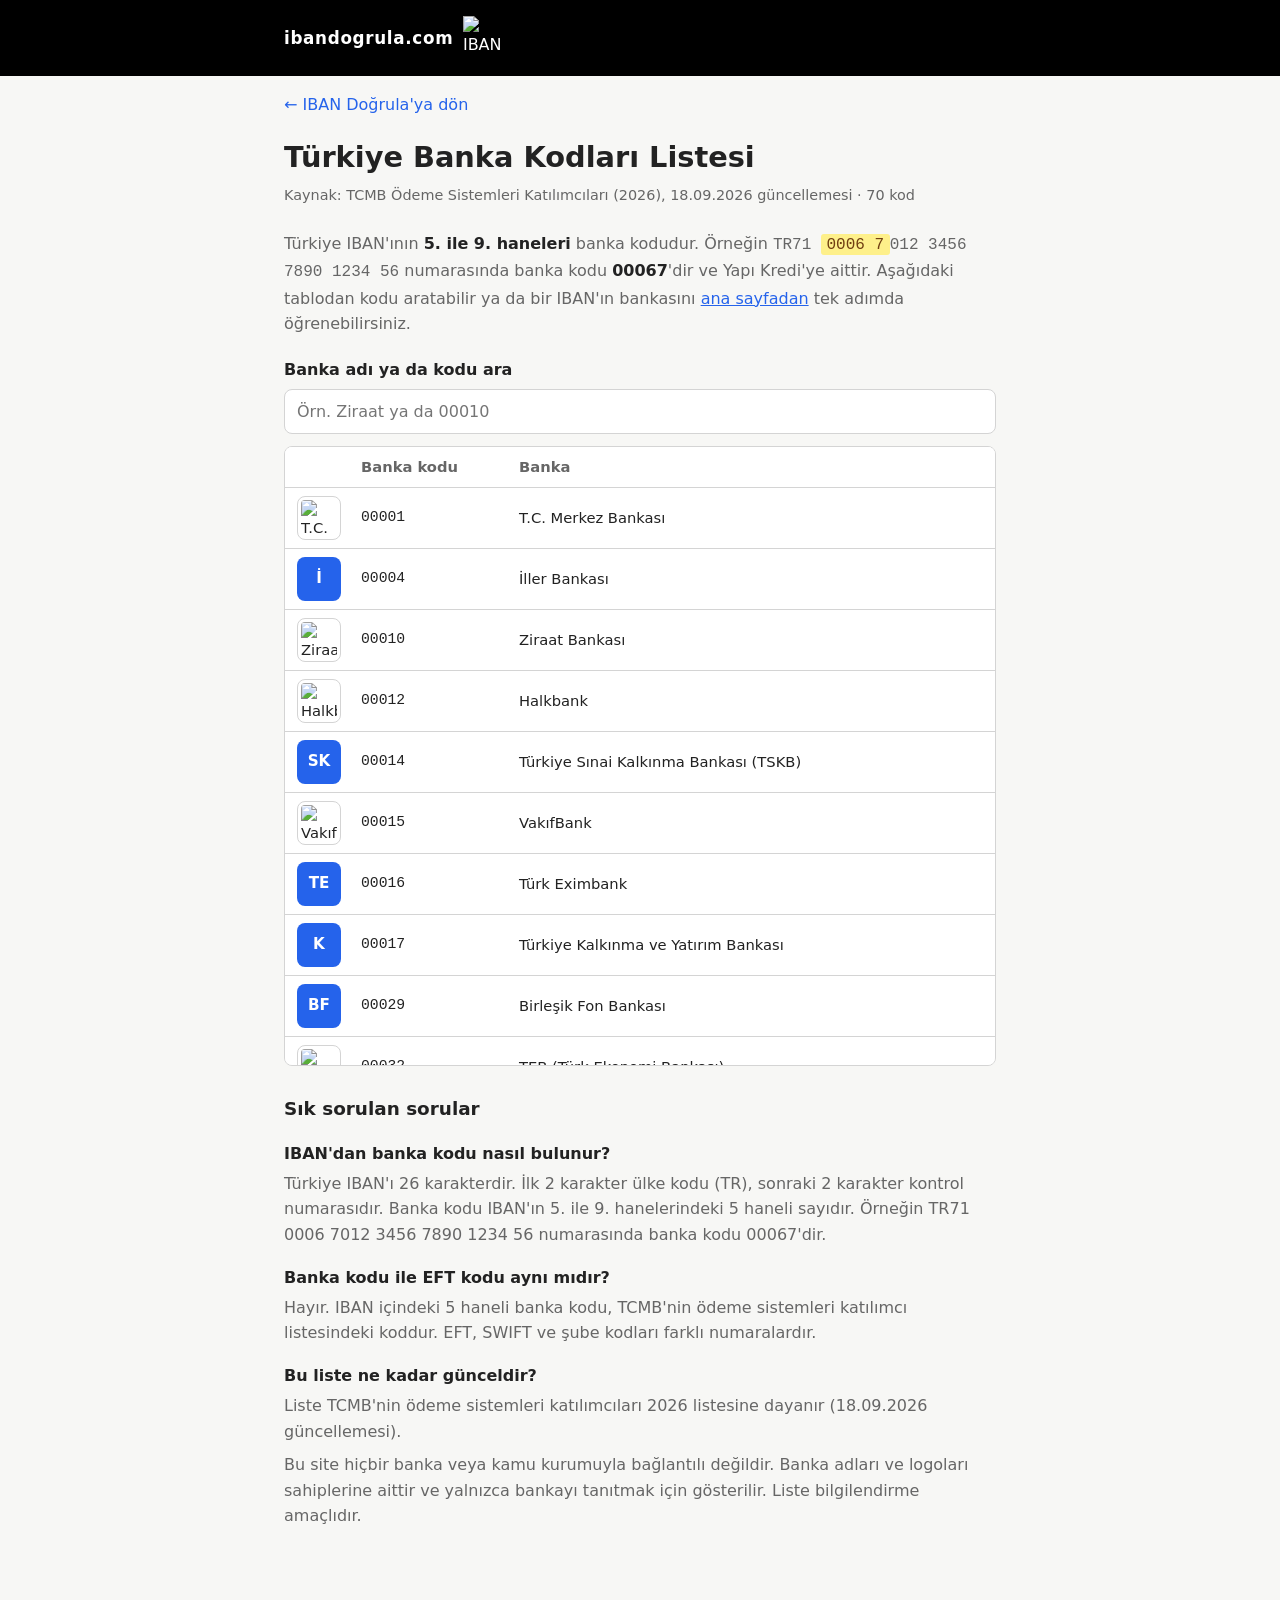
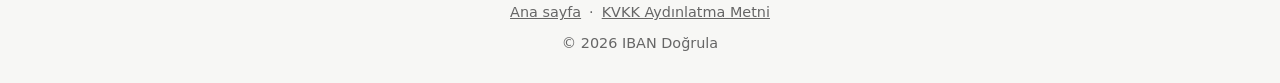
==== banka-kodlari.html @ 891870c4 "Excel/CSV dosyasından toplu kontrol, banka kodları sayfası ve yeni paylaşım görseli ekle - Toplu sek" ====
<!DOCTYPE html>
<html lang="tr">
<head>
  <meta charset="UTF-8">
  <meta name="viewport" content="width=device-width, initial-scale=1.0">
  <!-- Güvenlik: yalnızca bu sitenin dosyaları ve Cloudflare sayacı çalışabilir -->
  <meta http-equiv="Content-Security-Policy" content="default-src 'self'; script-src 'self' https://static.cloudflareinsights.com; style-src 'self'; img-src 'self' data:; connect-src 'self' https://cloudflareinsights.com; object-src 'none'; base-uri 'self'; form-action 'self'">
  <meta name="referrer" content="strict-origin-when-cross-origin">
  <title>Türkiye Banka Kodları Listesi (IBAN Banka Kodu) – IBAN Doğrula</title>
  <meta name="description" content="Türkiye'deki 70 bankanın IBAN banka kodları: Ziraat, Halkbank, İş Bankası, Garanti BBVA, Akbank, Yapı Kredi ve diğerleri. IBAN'ın 5.–9. hanelerindeki kod hangi bankaya ait, hemen bulun.">
  <link rel="canonical" href="https://r3han1253.github.io/TRIBAN-KONTROL/banka-kodlari.html">
  <link rel="icon" type="image/png" href="logo.png">
  <link rel="apple-touch-icon" href="logo.png">
  <meta name="theme-color" content="#2563eb">

  <meta property="og:type" content="website">
  <meta property="og:locale" content="tr_TR">
  <meta property="og:site_name" content="IBAN Doğrula">
  <meta property="og:title" content="Türkiye Banka Kodları Listesi (IBAN Banka Kodu)">
  <meta property="og:description" content="IBAN'ın 5.–9. hanelerindeki banka kodu hangi bankaya ait? Tüm Türkiye banka kodları tek tabloda.">
  <meta property="og:url" content="https://r3han1253.github.io/TRIBAN-KONTROL/banka-kodlari.html">
  <meta property="og:image" content="https://r3han1253.github.io/TRIBAN-KONTROL/og-gorsel.png">
  <meta property="og:image:type" content="image/png">
  <meta property="og:image:width" content="1200">
  <meta property="og:image:height" content="630">
  <meta property="og:image:alt" content="IBAN Doğrula: Türkiye banka kodları listesi">
  <meta name="twitter:card" content="summary_large_image">
  <meta name="twitter:image" content="https://r3han1253.github.io/TRIBAN-KONTROL/og-gorsel.png">

  <script type="application/ld+json">
{
  "@context": "https://schema.org",
  "@graph": [
    {
      "@type": "BreadcrumbList",
      "itemListElement": [
        {
          "@type": "ListItem",
          "position": 1,
          "name": "IBAN Doğrula",
          "item": "https://r3han1253.github.io/TRIBAN-KONTROL/"
        },
        {
          "@type": "ListItem",
          "position": 2,
          "name": "Türkiye banka kodları",
          "item": "https://r3han1253.github.io/TRIBAN-KONTROL/banka-kodlari.html"
        }
      ]
    },
    {
      "@type": "FAQPage",
      "mainEntity": [
        {
          "@type": "Question",
          "name": "IBAN'dan banka kodu nasıl bulunur?",
          "acceptedAnswer": {
            "@type": "Answer",
            "text": "Türkiye IBAN'ı 26 karakterdir. İlk 2 karakter ülke kodu (TR), sonraki 2 karakter kontrol numarasıdır. Banka kodu IBAN'ın 5. ile 9. hanelerindeki 5 haneli sayıdır. Örneğin TR71 0006 7012 3456 7890 1234 56 numarasında banka kodu 00067'dir."
          }
        },
        {
          "@type": "Question",
          "name": "Banka kodu ile EFT kodu aynı mıdır?",
          "acceptedAnswer": {
            "@type": "Answer",
            "text": "Hayır. IBAN içindeki 5 haneli banka kodu, TCMB'nin ödeme sistemleri katılımcı listesindeki koddur. EFT, SWIFT ve şube kodları farklı numaralardır."
          }
        },
        {
          "@type": "Question",
          "name": "Bu liste ne kadar günceldir?",
          "acceptedAnswer": {
            "@type": "Answer",
            "text": "Liste TCMB'nin ödeme sistemleri katılımcıları 2026 listesine dayanır (18.09.2026 güncellemesi)."
          }
        }
      ]
    }
  ]
}
  </script>
  <script src="tema.js?v=20261120d"></script>
  <link rel="stylesheet" href="style.css?v=20261122c">
</head>
<body>
  <header>
    <a href="./" class="logo"><span class="site-adi">ibandogrula.com</span><img src="logo.png" alt="IBAN Doğrula ana sayfa" width="56" height="56"></a>
  </header>

  <main>
    <article class="yasal">
      <a href="./" class="geri">← IBAN Doğrula'ya dön</a>
      <h1>Türkiye Banka Kodları Listesi</h1>
      <p class="tarih">Kaynak: TCMB Ödeme Sistemleri Katılımcıları (2026), 18.09.2026 güncellemesi · 70 kod</p>

      <p>Türkiye IBAN'ının <strong>5. ile 9. haneleri</strong> banka kodudur. Örneğin <code>TR71 <mark>0006 7</mark>012 3456 7890 1234 56</code> numarasında banka kodu <strong>00067</strong>'dir ve Yapı Kredi'ye aittir. Aşağıdaki tablodan kodu aratabilir ya da bir IBAN'ın bankasını <a href="./">ana sayfadan</a> tek adımda öğrenebilirsiniz.</p>

      <div class="ara-kutu">
        <label for="banka-ara">Banka adı ya da kodu ara</label>
        <input id="banka-ara" type="search" autocomplete="off" spellcheck="false" placeholder="Örn. Ziraat ya da 00010">
      </div>
      <p id="ara-sonuc" class="hint" role="status" aria-live="polite" hidden></p>

      <div class="tablo-kap tablo-uzun">
        <table class="kod-tablo">
          <thead><tr><th><span class="gizli">Logo</span></th><th>Banka kodu</th><th>Banka</th></tr></thead>
          <tbody id="banka-govde">
          <tr data-ara="00001 t.c. merkez bankası"><td class="logo-hucre"><img src="logolar/00001.png" alt="T.C. Merkez Bankası logosu" width="44" height="44" loading="lazy"></td><td class="mono">00001</td><td>T.C. Merkez Bankası</td></tr>
          <tr data-ara="00004 iller bankası"><td class="logo-hucre"><span class="rozet-kucuk" aria-hidden="true">İ</span></td><td class="mono">00004</td><td>İller Bankası</td></tr>
          <tr data-ara="00010 ziraat bankası"><td class="logo-hucre"><img src="logolar/00010.png" alt="Ziraat Bankası logosu" width="44" height="44" loading="lazy"></td><td class="mono">00010</td><td>Ziraat Bankası</td></tr>
          <tr data-ara="00012 halkbank"><td class="logo-hucre"><img src="logolar/00012.png" alt="Halkbank logosu" width="44" height="44" loading="lazy"></td><td class="mono">00012</td><td>Halkbank</td></tr>
          <tr data-ara="00014 türkiye sınai kalkınma bankası (tskb)"><td class="logo-hucre"><span class="rozet-kucuk" aria-hidden="true">SK</span></td><td class="mono">00014</td><td>Türkiye Sınai Kalkınma Bankası (TSKB)</td></tr>
          <tr data-ara="00015 vakıfbank"><td class="logo-hucre"><img src="logolar/00015.png" alt="VakıfBank logosu" width="44" height="44" loading="lazy"></td><td class="mono">00015</td><td>VakıfBank</td></tr>
          <tr data-ara="00016 türk eximbank"><td class="logo-hucre"><span class="rozet-kucuk" aria-hidden="true">TE</span></td><td class="mono">00016</td><td>Türk Eximbank</td></tr>
          <tr data-ara="00017 türkiye kalkınma ve yatırım bankası"><td class="logo-hucre"><span class="rozet-kucuk" aria-hidden="true">K</span></td><td class="mono">00017</td><td>Türkiye Kalkınma ve Yatırım Bankası</td></tr>
          <tr data-ara="00029 birleşik fon bankası"><td class="logo-hucre"><span class="rozet-kucuk" aria-hidden="true">BF</span></td><td class="mono">00029</td><td>Birleşik Fon Bankası</td></tr>
          <tr data-ara="00032 teb (türk ekonomi bankası)"><td class="logo-hucre"><img src="logolar/00032.png" alt="TEB (Türk Ekonomi Bankası) logosu" width="44" height="44" loading="lazy"></td><td class="mono">00032</td><td>TEB (Türk Ekonomi Bankası)</td></tr>
          <tr data-ara="00046 akbank"><td class="logo-hucre"><img src="logolar/00046.png" alt="Akbank logosu" width="44" height="44" loading="lazy"></td><td class="mono">00046</td><td>Akbank</td></tr>
          <tr data-ara="00059 şekerbank"><td class="logo-hucre"><img src="logolar/00059.png" alt="Şekerbank logosu" width="44" height="44" loading="lazy"></td><td class="mono">00059</td><td>Şekerbank</td></tr>
          <tr data-ara="00060 türk ticaret bankası"><td class="logo-hucre"><span class="rozet-kucuk" aria-hidden="true">TT</span></td><td class="mono">00060</td><td>Türk Ticaret Bankası</td></tr>
          <tr data-ara="00062 garanti bbva"><td class="logo-hucre"><img src="logolar/00062.png" alt="Garanti BBVA logosu" width="44" height="44" loading="lazy"></td><td class="mono">00062</td><td>Garanti BBVA</td></tr>
          <tr data-ara="00064 türkiye iş bankası"><td class="logo-hucre"><img src="logolar/00064.png" alt="Türkiye İş Bankası logosu" width="44" height="44" loading="lazy"></td><td class="mono">00064</td><td>Türkiye İş Bankası</td></tr>
          <tr data-ara="00067 yapı kredi"><td class="logo-hucre"><img src="logolar/00067.png" alt="Yapı Kredi logosu" width="44" height="44" loading="lazy"></td><td class="mono">00067</td><td>Yapı Kredi</td></tr>
          <tr data-ara="00091 arap türk bankası"><td class="logo-hucre"><span class="rozet-kucuk" aria-hidden="true">AT</span></td><td class="mono">00091</td><td>Arap Türk Bankası</td></tr>
          <tr data-ara="00092 citibank"><td class="logo-hucre"><img src="logolar/00092.png" alt="Citibank logosu" width="44" height="44" loading="lazy"></td><td class="mono">00092</td><td>Citibank</td></tr>
          <tr data-ara="00096 freedom bank"><td class="logo-hucre"><span class="rozet-kucuk" aria-hidden="true">F</span></td><td class="mono">00096</td><td>Freedom Bank</td></tr>
          <tr data-ara="00098 jpmorgan chase bank"><td class="logo-hucre"><span class="rozet-kucuk" aria-hidden="true">JC</span></td><td class="mono">00098</td><td>JPMorgan Chase Bank</td></tr>
          <tr data-ara="00099 ıng bank"><td class="logo-hucre"><img src="logolar/00099.png" alt="ING Bank logosu" width="44" height="44" loading="lazy"></td><td class="mono">00099</td><td>ING Bank</td></tr>
          <tr data-ara="00103 fibabanka"><td class="logo-hucre"><img src="logolar/00103.png" alt="Fibabanka logosu" width="44" height="44" loading="lazy"></td><td class="mono">00103</td><td>Fibabanka</td></tr>
          <tr data-ara="00108 turkland bank"><td class="logo-hucre"><span class="rozet-kucuk" aria-hidden="true">T</span></td><td class="mono">00108</td><td>Turkland Bank</td></tr>
          <tr data-ara="00109 ıcbc turkey bank"><td class="logo-hucre"><img src="logolar/00109.png" alt="ICBC Turkey Bank logosu" width="44" height="44" loading="lazy"></td><td class="mono">00109</td><td>ICBC Turkey Bank</td></tr>
          <tr data-ara="00111 qnb finansbank"><td class="logo-hucre"><img src="logolar/00111.png" alt="QNB Finansbank logosu" width="44" height="44" loading="lazy"></td><td class="mono">00111</td><td>QNB Finansbank</td></tr>
          <tr data-ara="00115 deutsche bank"><td class="logo-hucre"><img src="logolar/00115.png" alt="Deutsche Bank logosu" width="44" height="44" loading="lazy"></td><td class="mono">00115</td><td>Deutsche Bank</td></tr>
          <tr data-ara="00116 pasha yatırım bank"><td class="logo-hucre"><span class="rozet-kucuk" aria-hidden="true">P</span></td><td class="mono">00116</td><td>Pasha Yatırım Bank</td></tr>
          <tr data-ara="00121 standard chartered yatırım bankası"><td class="logo-hucre"><span class="rozet-kucuk" aria-hidden="true">SC</span></td><td class="mono">00121</td><td>Standard Chartered Yatırım Bankası</td></tr>
          <tr data-ara="00122 société générale"><td class="logo-hucre"><span class="rozet-kucuk" aria-hidden="true">SG</span></td><td class="mono">00122</td><td>Société Générale</td></tr>
          <tr data-ara="00123 hsbc bank"><td class="logo-hucre"><img src="logolar/00123.png" alt="HSBC Bank logosu" width="44" height="44" loading="lazy"></td><td class="mono">00123</td><td>HSBC Bank</td></tr>
          <tr data-ara="00124 alternatifbank"><td class="logo-hucre"><img src="logolar/00124.png" alt="Alternatifbank logosu" width="44" height="44" loading="lazy"></td><td class="mono">00124</td><td>Alternatifbank</td></tr>
          <tr data-ara="00125 burgan bank"><td class="logo-hucre"><img src="logolar/00125.png" alt="Burgan Bank logosu" width="44" height="44" loading="lazy"></td><td class="mono">00125</td><td>Burgan Bank</td></tr>
          <tr data-ara="00129 bank of america yatırım bank"><td class="logo-hucre"><span class="rozet-kucuk" aria-hidden="true">OA</span></td><td class="mono">00129</td><td>Bank of America Yatırım Bank</td></tr>
          <tr data-ara="00132 takasbank (istanbul takas ve saklama bankası)"><td class="logo-hucre"><span class="rozet-kucuk" aria-hidden="true">T</span></td><td class="mono">00132</td><td>Takasbank (İstanbul Takas ve Saklama Bankası)</td></tr>
          <tr data-ara="00134 denizbank"><td class="logo-hucre"><img src="logolar/00134.png" alt="DenizBank logosu" width="44" height="44" loading="lazy"></td><td class="mono">00134</td><td>DenizBank</td></tr>
          <tr data-ara="00135 anadolubank"><td class="logo-hucre"><img src="logolar/00135.png" alt="Anadolubank logosu" width="44" height="44" loading="lazy"></td><td class="mono">00135</td><td>Anadolubank</td></tr>
          <tr data-ara="00137 hepsi bank"><td class="logo-hucre"><span class="rozet-kucuk" aria-hidden="true">H</span></td><td class="mono">00137</td><td>Hepsi Bank</td></tr>
          <tr data-ara="00138 diler yatırım bankası"><td class="logo-hucre"><span class="rozet-kucuk" aria-hidden="true">D</span></td><td class="mono">00138</td><td>Diler Yatırım Bankası</td></tr>
          <tr data-ara="00139 gsd yatırım bankası"><td class="logo-hucre"><span class="rozet-kucuk" aria-hidden="true">G</span></td><td class="mono">00139</td><td>GSD Yatırım Bankası</td></tr>
          <tr data-ara="00141 nurol yatırım bankası"><td class="logo-hucre"><span class="rozet-kucuk" aria-hidden="true">N</span></td><td class="mono">00141</td><td>Nurol Yatırım Bankası</td></tr>
          <tr data-ara="00142 bankpozitif"><td class="logo-hucre"><span class="rozet-kucuk" aria-hidden="true">B</span></td><td class="mono">00142</td><td>BankPozitif</td></tr>
          <tr data-ara="00143 aktif bank"><td class="logo-hucre"><span class="rozet-kucuk" aria-hidden="true">A</span></td><td class="mono">00143</td><td>Aktif Bank</td></tr>
          <tr data-ara="00146 odeabank"><td class="logo-hucre"><img src="logolar/00146.png" alt="Odeabank logosu" width="44" height="44" loading="lazy"></td><td class="mono">00146</td><td>Odeabank</td></tr>
          <tr data-ara="00147 mufg bank turkey"><td class="logo-hucre"><span class="rozet-kucuk" aria-hidden="true">MT</span></td><td class="mono">00147</td><td>MUFG Bank Turkey</td></tr>
          <tr data-ara="00148 ıntesa sanpaolo"><td class="logo-hucre"><span class="rozet-kucuk" aria-hidden="true">IS</span></td><td class="mono">00148</td><td>Intesa Sanpaolo</td></tr>
          <tr data-ara="00149 bank of china turkey"><td class="logo-hucre"><span class="rozet-kucuk" aria-hidden="true">OC</span></td><td class="mono">00149</td><td>Bank of China Turkey</td></tr>
          <tr data-ara="00151 d yatırım bankası"><td class="logo-hucre"><span class="rozet-kucuk" aria-hidden="true">D</span></td><td class="mono">00151</td><td>D Yatırım Bankası</td></tr>
          <tr data-ara="00152 destek yatırım bankası"><td class="logo-hucre"><span class="rozet-kucuk" aria-hidden="true">D</span></td><td class="mono">00152</td><td>Destek Yatırım Bankası</td></tr>
          <tr data-ara="00153 misyon yatırım bankası"><td class="logo-hucre"><span class="rozet-kucuk" aria-hidden="true">M</span></td><td class="mono">00153</td><td>Misyon Yatırım Bankası</td></tr>
          <tr data-ara="00154 tera yatırım bankası"><td class="logo-hucre"><span class="rozet-kucuk" aria-hidden="true">T</span></td><td class="mono">00154</td><td>Tera Yatırım Bankası</td></tr>
          <tr data-ara="00155 q yatırım bankası"><td class="logo-hucre"><span class="rozet-kucuk" aria-hidden="true">Q</span></td><td class="mono">00155</td><td>Q Yatırım Bankası</td></tr>
          <tr data-ara="00156 hedef yatırım bankası"><td class="logo-hucre"><span class="rozet-kucuk" aria-hidden="true">H</span></td><td class="mono">00156</td><td>Hedef Yatırım Bankası</td></tr>
          <tr data-ara="00157 enpara bank"><td class="logo-hucre"><img src="logolar/00157.png" alt="Enpara Bank logosu" width="44" height="44" loading="lazy"></td><td class="mono">00157</td><td>Enpara Bank</td></tr>
          <tr data-ara="00158 colendi bank"><td class="logo-hucre"><span class="rozet-kucuk" aria-hidden="true">C</span></td><td class="mono">00158</td><td>Colendi Bank</td></tr>
          <tr data-ara="00159 fups bank"><td class="logo-hucre"><span class="rozet-kucuk" aria-hidden="true">F</span></td><td class="mono">00159</td><td>Fups Bank</td></tr>
          <tr data-ara="00160 ziraat dinamik banka"><td class="logo-hucre"><span class="rozet-kucuk" aria-hidden="true">ZD</span></td><td class="mono">00160</td><td>Ziraat Dinamik Banka</td></tr>
          <tr data-ara="00161 aytemiz yatırım bankası"><td class="logo-hucre"><span class="rozet-kucuk" aria-hidden="true">A</span></td><td class="mono">00161</td><td>Aytemiz Yatırım Bankası</td></tr>
          <tr data-ara="00203 albaraka türk katılım bankası"><td class="logo-hucre"><img src="logolar/00203.png" alt="Albaraka Türk Katılım Bankası logosu" width="44" height="44" loading="lazy"></td><td class="mono">00203</td><td>Albaraka Türk Katılım Bankası</td></tr>
          <tr data-ara="00205 kuveyt türk katılım bankası"><td class="logo-hucre"><img src="logolar/00205.png" alt="Kuveyt Türk Katılım Bankası logosu" width="44" height="44" loading="lazy"></td><td class="mono">00205</td><td>Kuveyt Türk Katılım Bankası</td></tr>
          <tr data-ara="00206 türkiye finans katılım bankası"><td class="logo-hucre"><img src="logolar/00206.png" alt="Türkiye Finans Katılım Bankası logosu" width="44" height="44" loading="lazy"></td><td class="mono">00206</td><td>Türkiye Finans Katılım Bankası</td></tr>
          <tr data-ara="00209 ziraat katılım bankası"><td class="logo-hucre"><img src="logolar/00209.png" alt="Ziraat Katılım Bankası logosu" width="44" height="44" loading="lazy"></td><td class="mono">00209</td><td>Ziraat Katılım Bankası</td></tr>
          <tr data-ara="00210 vakıf katılım bankası"><td class="logo-hucre"><img src="logolar/00210.png" alt="Vakıf Katılım Bankası logosu" width="44" height="44" loading="lazy"></td><td class="mono">00210</td><td>Vakıf Katılım Bankası</td></tr>
          <tr data-ara="00211 emlak katılım bankası"><td class="logo-hucre"><img src="logolar/00211.png" alt="Emlak Katılım Bankası logosu" width="44" height="44" loading="lazy"></td><td class="mono">00211</td><td>Emlak Katılım Bankası</td></tr>
          <tr data-ara="00212 hayat finans katılım bankası"><td class="logo-hucre"><span class="rozet-kucuk" aria-hidden="true">HF</span></td><td class="mono">00212</td><td>Hayat Finans Katılım Bankası</td></tr>
          <tr data-ara="00213 t.o.m. katılım bankası"><td class="logo-hucre"><span class="rozet-kucuk" aria-hidden="true">T</span></td><td class="mono">00213</td><td>T.O.M. Katılım Bankası</td></tr>
          <tr data-ara="00214 dünya katılım bankası"><td class="logo-hucre"><span class="rozet-kucuk" aria-hidden="true">D</span></td><td class="mono">00214</td><td>Dünya Katılım Bankası</td></tr>
          <tr data-ara="00215 adil katılım bankası"><td class="logo-hucre"><span class="rozet-kucuk" aria-hidden="true">A</span></td><td class="mono">00215</td><td>Adil Katılım Bankası</td></tr>
          <tr data-ara="00216 iktisat katılım bankası"><td class="logo-hucre"><span class="rozet-kucuk" aria-hidden="true">İ</span></td><td class="mono">00216</td><td>İktisat Katılım Bankası</td></tr>
          <tr data-ara="00806 merkezi kayıt kuruluşu (mkk)"><td class="logo-hucre"><span class="rozet-kucuk" aria-hidden="true">MK</span></td><td class="mono">00806</td><td>Merkezi Kayıt Kuruluşu (MKK)</td></tr>
          <tr data-ara="00807 ptt"><td class="logo-hucre"><span class="rozet-kucuk" aria-hidden="true">P</span></td><td class="mono">00807</td><td>PTT</td></tr>
          </tbody>
        </table>
      </div>

      <h2>Sık sorulan sorular</h2>
      <h3 class="soru">IBAN'dan banka kodu nasıl bulunur?</h3>
      <p>Türkiye IBAN'ı 26 karakterdir. İlk 2 karakter ülke kodu (TR), sonraki 2 karakter kontrol numarasıdır. Banka kodu IBAN'ın 5. ile 9. hanelerindeki 5 haneli sayıdır. Örneğin TR71 0006 7012 3456 7890 1234 56 numarasında banka kodu 00067'dir.</p>
      <h3 class="soru">Banka kodu ile EFT kodu aynı mıdır?</h3>
      <p>Hayır. IBAN içindeki 5 haneli banka kodu, TCMB'nin ödeme sistemleri katılımcı listesindeki koddur. EFT, SWIFT ve şube kodları farklı numaralardır.</p>
      <h3 class="soru">Bu liste ne kadar günceldir?</h3>
      <p>Liste TCMB'nin ödeme sistemleri katılımcıları 2026 listesine dayanır (18.09.2026 güncellemesi).</p>

      <p class="ust-bosluk">Bu site hiçbir banka veya kamu kurumuyla bağlantılı değildir. Banka adları ve logoları sahiplerine aittir ve yalnızca bankayı tanıtmak için gösterilir. Liste bilgilendirme amaçlıdır.</p>
    </article>
  </main>

  <footer>
    <nav class="alt-baglantilar" aria-label="Site bağlantıları">
      <a href="./">Ana sayfa</a>
      <span aria-hidden="true">·</span>
      <a href="kvkk.html">KVKK Aydınlatma Metni</a>
    </nav>
    <p>&copy; 2026 IBAN Doğrula</p>
  </footer>

  <script src="banka-kodlari.js?v=20261122c"></script>
  <!-- Cloudflare Web Analytics: çerezsiz ziyaretçi sayacı -->
  <script type="module" src="https://static.cloudflareinsights.com/beacon.min.js" data-cf-beacon='{"token": "cf7c5ec5392f4ba684692a2b5b3f1f00"}'></script>
</body>
</html>
---- style.css ----
:root {
  --bg: #f7f7f5;
  --text: #222;
  --muted: #666;
  --accent: #2563eb;
  --dugme: #2563eb; /* beyaz yazılı düğme zemini: karanlık modda da koyu kalır (kontrast) */
  --card: #fff;
  --border: #d4d4d4;
  --ok: #15803d;
  --ok-bg: #dcfce7;
  --err: #b91c1c;
  --err-bg: #fee2e2;
}
@media (prefers-color-scheme: dark) {
  :root:not([data-theme="light"]) {
    --bg: #16171a;
    --text: #eee;
    --muted: #aaa;
    --accent: #60a5fa;
    --card: #222428;
    --border: #3a3d42;
    --ok: #4ade80;
    --ok-bg: #12301d;
    --err: #f87171;
    --err-bg: #3a1616;
  }
}
:root[data-theme="dark"] {
  --bg: #16171a;
  --text: #eee;
  --muted: #aaa;
  --accent: #60a5fa;
  --card: #222428;
  --border: #3a3d42;
  --ok: #4ade80;
  --ok-bg: #12301d;
  --err: #f87171;
  --err-bg: #3a1616;
}
@media (max-width: 600px) {
  header, main { padding-left: 1rem !important; padding-right: 1rem !important; }
}
* { box-sizing: border-box; margin: 0; padding: 0; }
body {
  font-family: system-ui, -apple-system, "Segoe UI", sans-serif;
  background: var(--bg);
  color: var(--text);
  line-height: 1.6;
}
header {
  display: flex;
  justify-content: space-between;
  align-items: center;
  padding: 1rem 1.5rem;
  max-width: 760px;
  margin: 0 auto;
}
header a { color: var(--text); text-decoration: none; margin-left: 1rem; }
header a:hover { color: var(--accent); }
header {
  max-width: none;
  background: #000;
  padding-left: max(1.5rem, calc((100% - 760px) / 2 + 1.5rem));
  padding-right: max(1.5rem, calc((100% - 760px) / 2 + 1.5rem));
}
header a, header .tema-anahtari { color: #fff; }
header a:hover { color: #bbb; }
.logo { margin-left: 0; display: inline-flex; align-items: center; gap: 0.6rem; }
.site-adi { font-size: 1.05rem; font-weight: 600; letter-spacing: 0.04em; color: #fff; }
.logo img { display: block; width: 44px; height: 44px; transition: opacity 0.2s; }
.logo:hover img { opacity: 0.85; }
.sol { display: flex; align-items: center; gap: 1rem; flex-wrap: wrap; justify-content: flex-end; }
.sol a { margin-left: 0; }
.tema-anahtari {
  display: inline-flex;
  align-items: center;
  gap: 0.5rem;
  font-size: 0.9rem;
  color: var(--muted);
  cursor: pointer;
  user-select: none;
}
.tema-anahtari input { position: absolute; opacity: 0; width: 1px; height: 1px; }
.kaydirici {
  width: 40px;
  height: 22px;
  border-radius: 11px;
  background: var(--border);
  position: relative;
  transition: background 0.2s;
  flex: none;
}
.kaydirici::after {
  content: "";
  position: absolute;
  top: 3px;
  left: 3px;
  width: 16px;
  height: 16px;
  border-radius: 50%;
  background: #fff;
  transition: transform 0.2s;
}
.tema-anahtari input:checked + .kaydirici { background: var(--accent); }
.tema-anahtari input:checked + .kaydirici::after { transform: translateX(18px); }
.tema-anahtari input:focus-visible + .kaydirici { outline: 2px solid var(--accent); outline-offset: 2px; }

details {
  background: var(--card);
  border-radius: 12px;
  box-shadow: 0 1px 3px rgba(0,0,0,0.08);
}
summary {
  cursor: pointer;
  padding: 1rem 1.25rem;
  font-weight: 600;
  font-size: 1.1rem;
  list-style: none;
  display: flex;
  justify-content: space-between;
  align-items: center;
}
summary::-webkit-details-marker { display: none; }
summary::after { content: "▾"; color: var(--muted); transition: transform 0.2s; }
details[open] summary::after { transform: rotate(180deg); }
.detay-icerik { padding: 0 1.25rem 1.25rem; }
.sss-liste { display: grid; gap: 0.6rem; }
.sss-liste summary { font-size: 1rem; }

.kopyala { display: none; margin-top: 1.25rem; }
.kopyala h3 { font-size: 1rem; margin-bottom: 0.5rem; }
.kopya-satir {
  display: flex;
  gap: 0.5rem;
  align-items: center;
  margin-bottom: 0.5rem;
  flex-wrap: wrap;
}
.kopya-satir .etiket { color: var(--muted); font-size: 0.85rem; width: 100%; }
.kopya-satir input {
  flex: 1 1 240px;
  min-width: 0;
  padding: 0.6rem;
  border: 1px solid var(--border);
  border-radius: 8px;
  font: 0.95rem ui-monospace, Consolas, monospace;
  background: var(--bg);
  color: var(--text);
}
.btn-kopya {
  padding: 0.6rem 1rem;
  border: 1px solid var(--accent);
  background: transparent;
  color: var(--accent);
  border-radius: 8px;
  font-size: 0.95rem;
  cursor: pointer;
  min-width: 110px;
}
.btn-kopya:hover { background: var(--dugme); color: #fff; }
.btn-kopya.tamam { background: var(--ok); border-color: var(--ok); color: #fff; }
main { max-width: 760px; margin: 0 auto; padding: 0 1.5rem; }
.hero { padding: 3rem 0 1.5rem; text-align: center; }
.hero h1 { font-size: 2.2rem; margin-bottom: 0.5rem; }
.hero p { color: var(--muted); font-size: 1.05rem; }

.tool {
  background: var(--card);
  border-radius: 12px;
  padding: 1.5rem;
  box-shadow: 0 1px 3px rgba(0,0,0,0.08);
}
.tool label { display: block; font-weight: 600; margin-bottom: 0.5rem; }
.row { display: flex; gap: 0.5rem; flex-wrap: wrap; }
#iban {
  flex: 1 1 280px;
  padding: 0.75rem;
  border: 1px solid var(--border);
  border-radius: 8px;
  font: 1.05rem ui-monospace, Consolas, monospace;
  letter-spacing: 0.04em;
  background: var(--bg);
  color: var(--text);
  text-transform: uppercase;
}
#iban:focus { outline: 2px solid var(--accent); outline-offset: 1px; }
.btn {
  background: var(--dugme);
  color: #fff;
  border: none;
  padding: 0.75rem 1.4rem;
  border-radius: 8px;
  font-size: 1rem;
  cursor: pointer;
}
.btn:hover { opacity: 0.9; }
.hint { color: var(--muted); font-size: 0.85rem; margin-top: 0.5rem; }

#sonuc { margin-top: 1.25rem; display: none; }
.durum {
  padding: 0.8rem 1rem;
  border-radius: 8px;
  font-weight: 600;
  margin-bottom: 1rem;
}
.durum.gecerli { background: var(--ok-bg); color: var(--ok); }
.durum.gecersiz { background: var(--err-bg); color: var(--err); }
.durum ul { font-weight: 400; margin: 0.4rem 0 0 1.2rem; }
.banka-kart {
  display: none;
  align-items: center;
  gap: 1rem;
  margin-bottom: 1rem;
}
.banka-kart { flex-wrap: wrap; }
.banka-kart img {
  height: 64px;
  width: auto;
  max-width: 260px;
  object-fit: contain;
  background: #fff;
  border-radius: 10px;
  padding: 6px;
  border: 1px solid var(--border);
}
.rozet {
  width: 64px;
  height: 64px;
  flex: none;
  border-radius: 10px;
  display: grid;
  place-items: center;
  background: var(--dugme);
  color: #fff;
  font-weight: 700;
  font-size: 1.3rem;
}
.banka-ad { font-size: 1.15rem; font-weight: 600; }
table { width: 100%; border-collapse: collapse; }
td { padding: 0.5rem 0; border-bottom: 1px solid var(--border); vertical-align: top; }
td:first-child { color: var(--muted); width: 40%; padding-right: 1rem; }
td.mono { font-family: ui-monospace, Consolas, monospace; word-break: break-all; }

section { padding: 2.5rem 0 1rem; }
h2 { margin-bottom: 0.75rem; font-size: 1.3rem; }
section p, section li { color: var(--muted); }
section ol { margin-left: 1.3rem; }
code { font-family: ui-monospace, Consolas, monospace; }
footer {
  text-align: center;
  padding: 2rem;
  color: var(--muted);
  font-size: 0.9rem;
}

[hidden] { display: none !important; }
.ust-bosluk { margin-top: 0.5rem; }

/* Sekmeler: tekli / toplu doğrulama */
.sekmeler {
  display: flex;
  gap: 0.25rem;
  padding: 0.25rem;
  margin-bottom: 1rem;
  background: var(--card);
  border-radius: 12px;
  box-shadow: 0 1px 3px rgba(0,0,0,0.08);
}
.sekme {
  flex: 1;
  padding: 0.65rem 0.75rem;
  border: none;
  border-radius: 9px;
  background: transparent;
  color: var(--muted);
  font: inherit;
  font-weight: 600;
  cursor: pointer;
}
.sekme:hover:not(.aktif) { color: var(--text); }
.sekme.aktif { background: var(--dugme); color: #fff; }
.sekme:focus-visible { outline: 2px solid var(--accent); outline-offset: 2px; }

/* Paylaş */
.paylas-baslik { margin-top: 1rem; }
.paylas-satir { display: flex; gap: 0.5rem; flex-wrap: wrap; }
a.btn-kopya {
  display: inline-flex;
  align-items: center;
  justify-content: center;
  text-decoration: none;
}

/* Toplu doğrulama */
#toplu-girdi {
  width: 100%;
  min-height: 9rem;
  padding: 0.75rem;
  border: 1px solid var(--border);
  border-radius: 8px;
  font: 0.95rem/1.5 ui-monospace, Consolas, monospace;
  background: var(--bg);
  color: var(--text);
  resize: vertical;
}
#toplu-girdi:focus { outline: 2px solid var(--accent); outline-offset: 1px; }
.toplu-eylemler {
  display: flex;
  gap: 0.5rem;
  align-items: center;
  flex-wrap: wrap;
  margin-top: 0.75rem;
}
.btn-ikincil {
  padding: 0.75rem 1.2rem;
  border: 1px solid var(--accent);
  border-radius: 8px;
  background: transparent;
  color: var(--accent);
  font-size: 1rem;
  cursor: pointer;
}
.btn-ikincil:hover { background: var(--dugme); color: #fff; }
.tool label.secenek {
  display: inline-flex;
  align-items: center;
  gap: 0.4rem;
  margin: 0 0 0 auto;
  font-weight: 400;
  font-size: 0.9rem;
  color: var(--muted);
  cursor: pointer;
}
.toplu-ozet { margin: 1.25rem 0 0.75rem; font-weight: 600; }
.toplu-ozet .say-ok { color: var(--ok); }
.toplu-ozet .say-err { color: var(--err); }
.tablo-kap {
  max-height: 480px;
  overflow: auto;
  border: 1px solid var(--border);
  border-radius: 8px;
  margin-bottom: 0.75rem;
}
.toplu-tablo th,
.toplu-tablo td,
.toplu-tablo td:first-child {
  width: auto;
  padding: 0.5rem 0.65rem;
  text-align: left;
  font-size: 0.9rem;
  border-bottom: 1px solid var(--border);
  white-space: nowrap;
  color: var(--text);
}
.toplu-tablo th {
  position: sticky;
  top: 0;
  background: var(--card);
  color: var(--muted);
  font-weight: 600;
}
.toplu-tablo td:first-child { color: var(--muted); }
.toplu-tablo td.mono { word-break: normal; }
.toplu-tablo .ok { color: var(--ok); font-weight: 600; }
.toplu-tablo .err { color: var(--err); font-weight: 600; }
.toplu-tablo td.aciklama { color: var(--muted); white-space: normal; min-width: 180px; }

/* Tema düğmesi: yalnızca emoji, tıklayınca mod değişir */
.tema-simge {
  display: grid;
  place-items: center;
  width: 40px;
  height: 40px;
  border-radius: 50%;
  font-size: 1.35rem;
  line-height: 1;
  transition: background 0.2s, transform 0.2s;
}
.tema-anahtari:hover .tema-simge { background: var(--border); }
.tema-anahtari:active .tema-simge { transform: scale(0.9); }
.tema-anahtari input:focus-visible + .tema-simge { outline: 2px solid var(--accent); outline-offset: 2px; }

/* Önemli bilgilendirme kutusu */
.bilgi-kutu {
  margin-top: 1.5rem;
  padding: 1.25rem 1.5rem;
  background: var(--card);
  border-left: 4px solid #f59e0b;
  border-radius: 12px;
  box-shadow: 0 1px 3px rgba(0,0,0,0.08);
}
.bilgi-kutu h2 { font-size: 1.15rem; }
.bilgi-kutu ul { margin-left: 1.2rem; display: grid; gap: 0.5rem; }
.bilgi-kutu li { color: var(--muted); font-size: 0.95rem; }
.bilgi-kutu strong { color: var(--text); }

/* Alt bilgi bağlantıları */
.alt-baglantilar {
  display: flex;
  gap: 0.5rem;
  justify-content: center;
  flex-wrap: wrap;
  margin-bottom: 0.5rem;
}
footer a { color: var(--muted); }
footer a:hover { color: var(--accent); }

/* Yasal metin sayfası */
.yasal { padding: 1rem 0 2rem; }
.yasal h1 { font-size: 1.8rem; margin-bottom: 0.25rem; }
.yasal .tarih { color: var(--muted); font-size: 0.9rem; margin-bottom: 1.5rem; }
.yasal h2 { font-size: 1.15rem; margin: 1.75rem 0 0.5rem; }
.yasal p, .yasal li { color: var(--muted); margin-bottom: 0.5rem; }
.yasal strong { color: var(--text); }
.yasal ul, .yasal ol { margin-left: 1.3rem; }
.yasal table { margin: 0.5rem 0 1rem; font-size: 0.92rem; }
.yasal th, .yasal td {
  text-align: left;
  padding: 0.5rem 0.6rem 0.5rem 0;
  border-bottom: 1px solid var(--border);
  vertical-align: top;
  color: var(--muted);
}
.yasal td:first-child { width: 28%; color: var(--text); }
.yasal th { color: var(--text); }
.yasal .doldur {
  background: #fef08a;
  color: #713f12;
  padding: 0 0.3rem;
  border-radius: 4px;
  font-weight: 600;
}
.geri { display: inline-block; margin-bottom: 1rem; color: var(--accent); text-decoration: none; }
.geri:hover { text-decoration: underline; }

/* Tema düğmesi kutu içinde, daha belirgin */
.tema-simge {
  width: 44px;
  height: 44px;
  border-radius: 12px;
  background: var(--card);
  border: 1px solid var(--border);
  box-shadow: 0 1px 3px rgba(0,0,0,0.1);
  font-size: 1.4rem;
}
.tema-anahtari:hover .tema-simge { background: var(--card); border-color: var(--accent); }

.durum .hata-aciklama { font-weight: 400; margin-top: 0.35rem; }

/* Toplu doğrulama: dosya seçme ve sürükle-bırak */
.dosya-alani {
  display: flex;
  align-items: center;
  gap: 0.75rem 1rem;
  flex-wrap: wrap;
  padding: 1rem;
  margin-bottom: 0.5rem;
  border: 2px dashed var(--border);
  border-radius: 10px;
  transition: border-color 0.15s, background 0.15s;
}
#panel-toplu.surukle .dosya-alani { border-color: var(--accent); background: var(--bg); }
.dosya-ipucu { color: var(--muted); font-size: 0.9rem; }
.dosya-durum { margin: 0 0 1rem; }
.dosya-durum.hata { color: var(--err); font-weight: 600; }

/* Banka kodları sayfası */
.yasal mark { background: #fef08a; color: #713f12; padding: 0.1rem 0.35rem; border-radius: 3px; }
.yasal .soru { font-size: 1rem; margin: 1.1rem 0 0.25rem; }
.ara-kutu { margin: 1.25rem 0 0.5rem; }
.ara-kutu label { display: block; font-weight: 600; margin-bottom: 0.4rem; }
.ara-kutu input {
  width: 100%;
  padding: 0.75rem;
  border: 1px solid var(--border);
  border-radius: 8px;
  font: 1rem system-ui, -apple-system, "Segoe UI", sans-serif;
  background: var(--card);
  color: var(--text);
}
.ara-kutu input:focus { outline: 2px solid var(--accent); outline-offset: 1px; }
.tablo-uzun { max-height: 620px; margin-top: 0.75rem; background: var(--card); }
.yasal .kod-tablo { margin: 0; }
.yasal .kod-tablo th, .yasal .kod-tablo td { padding: 0.5rem 0.75rem; color: var(--text); vertical-align: middle; }
.yasal .kod-tablo th { position: sticky; top: 0; background: var(--card); color: var(--muted); font-weight: 600; }
.yasal .kod-tablo td.logo-hucre { width: 64px; padding-right: 0; }
.yasal .kod-tablo td.mono { font-family: ui-monospace, Consolas, monospace; white-space: nowrap; }
.kod-tablo img {
  display: block;
  width: 44px;
  height: 44px;
  object-fit: contain;
  background: #fff;
  border: 1px solid var(--border);
  border-radius: 8px;
  padding: 3px;
}
.rozet-kucuk {
  display: grid;
  place-items: center;
  width: 44px;
  height: 44px;
  border-radius: 8px;
  background: var(--dugme);
  color: #fff;
  font-weight: 700;
  font-size: 0.95rem;
}
.gizli { position: absolute; width: 1px; height: 1px; overflow: hidden; clip-path: inset(50%); white-space: nowrap; }
.yasal p a { color: var(--accent); }
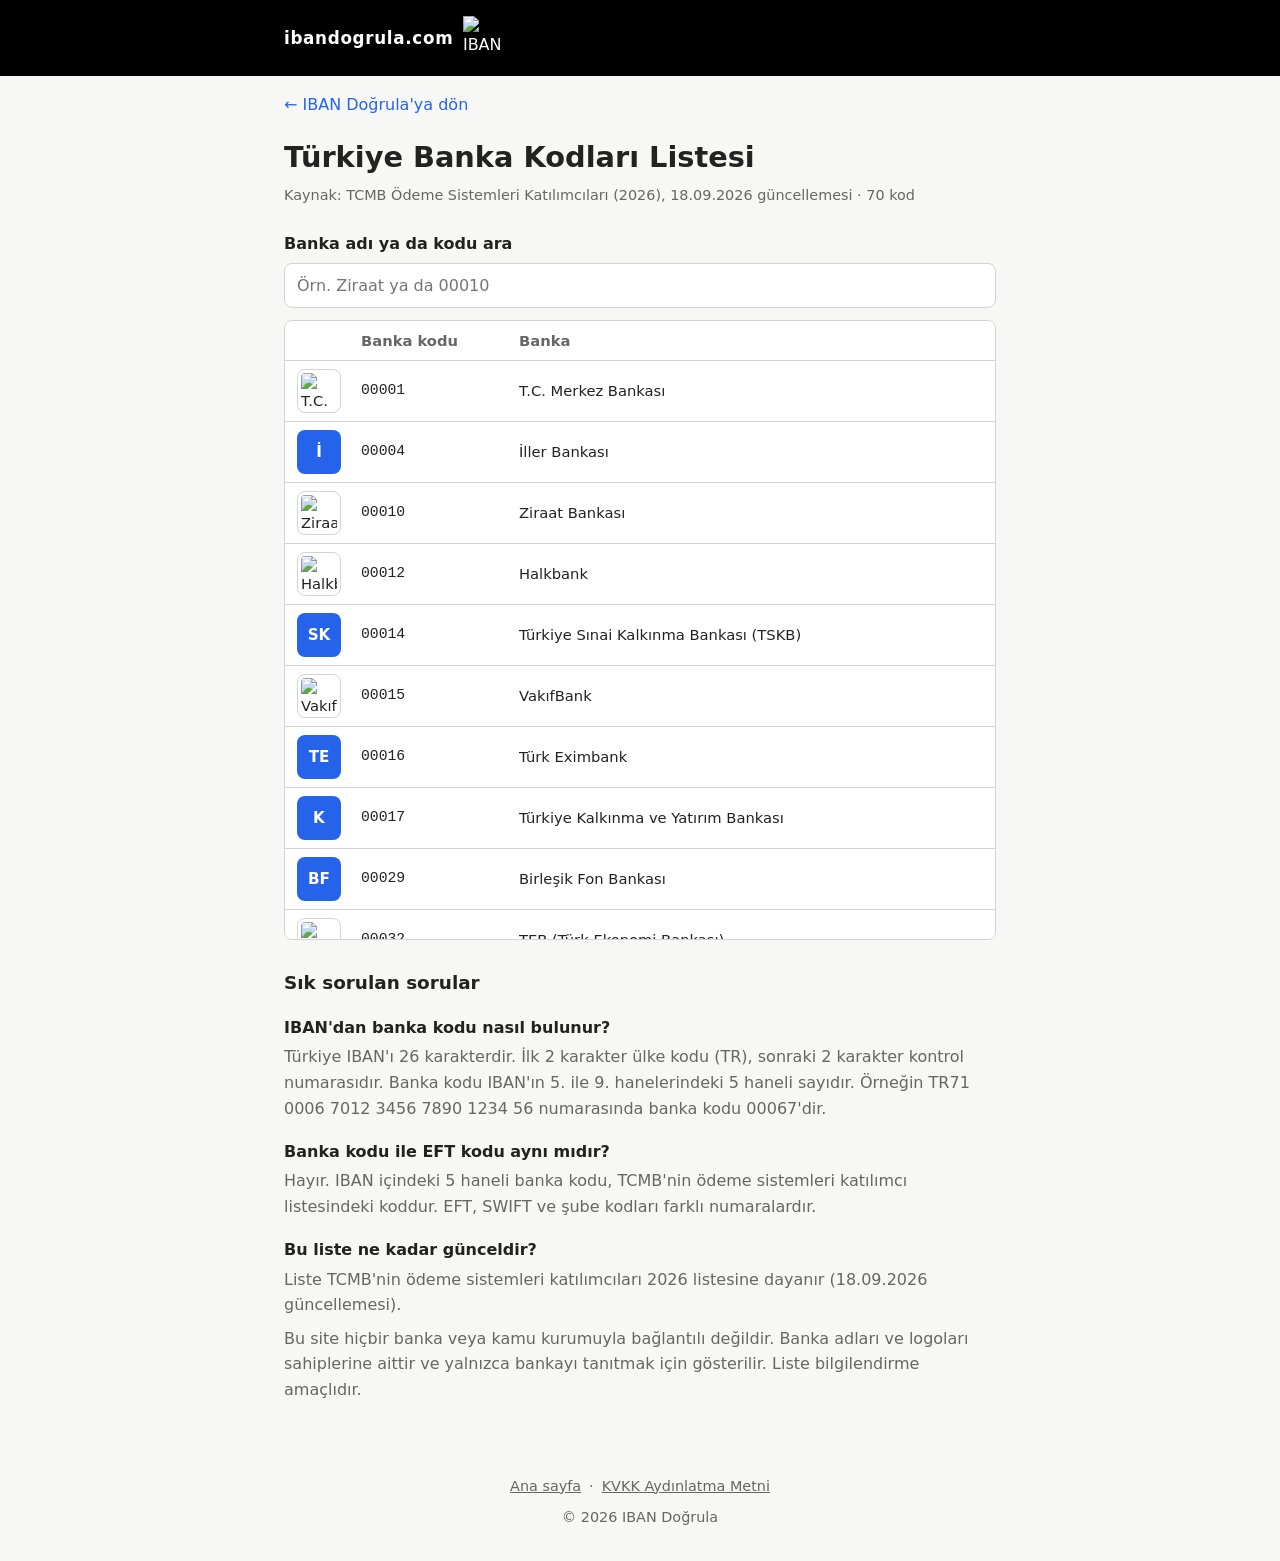
==== commit 240a343c: "Banka kodları sayfasındaki üst açıklama paragrafını kaldır Co-Authored-By: Claude Sonnet 5.5 <norepl" ====
--- a/banka-kodlari.html
+++ b/banka-kodlari.html
@@ -93,8 +93,6 @@
       <a href="./" class="geri">← IBAN Doğrula'ya dön</a>
       <h1>Türkiye Banka Kodları Listesi</h1>
       <p class="tarih">Kaynak: TCMB Ödeme Sistemleri Katılımcıları (2026), 18.09.2026 güncellemesi · 70 kod</p>
-
-      <p>Türkiye IBAN'ının <strong>5. ile 9. haneleri</strong> banka kodudur. Örneğin <code>TR71 <mark>0006 7</mark>012 3456 7890 1234 56</code> numarasında banka kodu <strong>00067</strong>'dir ve Yapı Kredi'ye aittir. Aşağıdaki tablodan kodu aratabilir ya da bir IBAN'ın bankasını <a href="./">ana sayfadan</a> tek adımda öğrenebilirsiniz.</p>
 
       <div class="ara-kutu">
         <label for="banka-ara">Banka adı ya da kodu ara</label>
